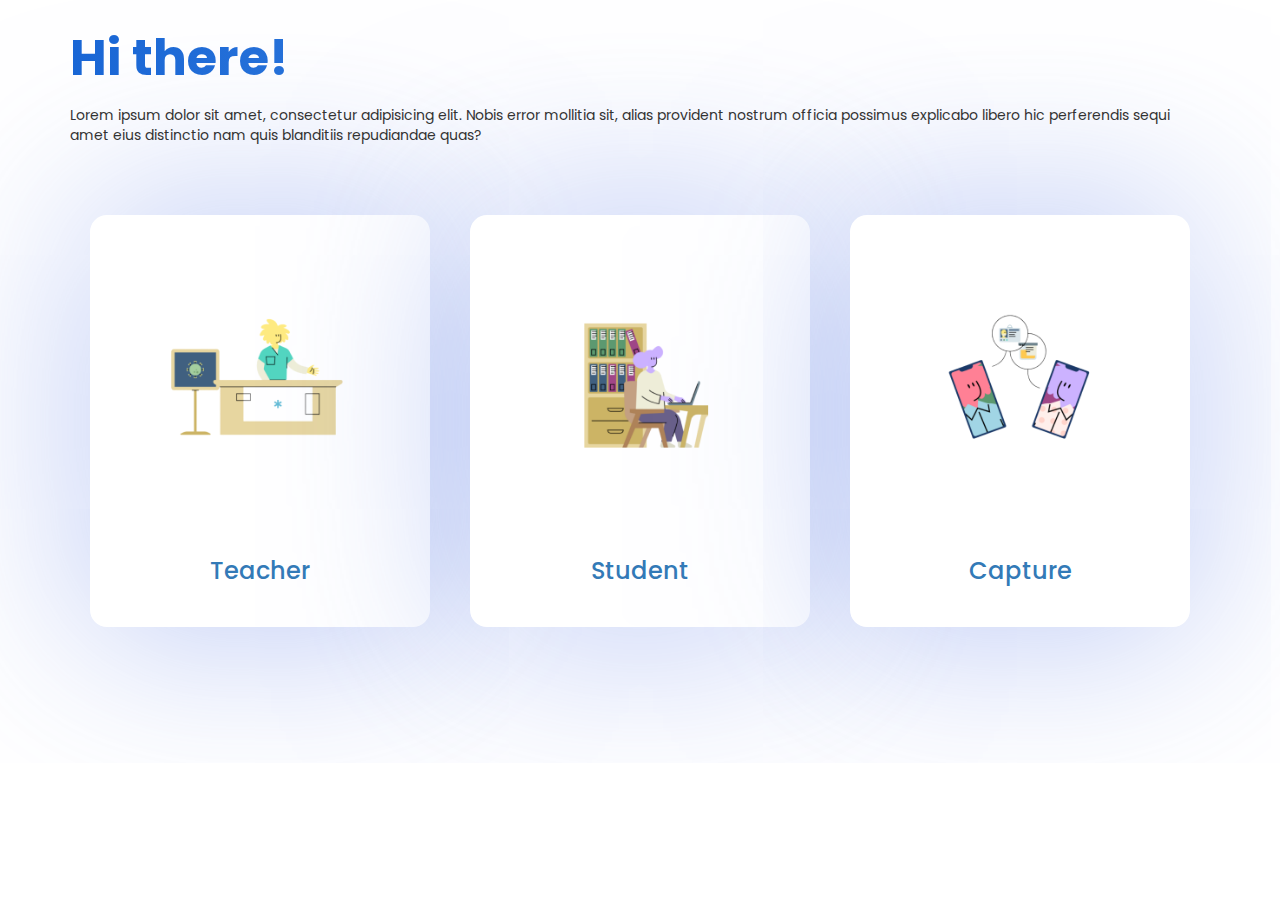
==== index.html @ d56edf66 "first commit" ====
<!DOCTYPE html>
<html lang="en">
<head>
    <meta charset="UTF-8">
    <meta http-equiv="X-UA-Compatible" content="IE=edge">
    <link rel="stylesheet" href="./styles/homePage.css">
    <link rel="stylesheet" href="https://maxcdn.bootstrapcdn.com/bootstrap/3.4.1/css/bootstrap.min.css">
    <script src="https://ajax.googleapis.com/ajax/libs/jquery/3.6.0/jquery.min.js"></script>
    <script src="https://maxcdn.bootstrapcdn.com/bootstrap/3.4.1/js/bootstrap.min.js"></script>
    <meta name="viewport" content="width=device-width, initial-scale=1.0">
    <title>Document</title>
</head>
<body>
    <div class="container">
        <div class="row m-5">
            <div class="col-md-12 mt-5">
                <h1 class="heading">Hi there!</h1>
                <p class="px-5">Lorem ipsum dolor sit amet, consectetur adipisicing elit. Nobis error mollitia sit, alias provident nostrum officia possimus explicabo libero hic perferendis sequi amet eius distinctio nam quis blanditiis repudiandae quas?</p>
            </div>
        </div>
        <br/>
        <br/>

        <div class="d-flex cardSection" >
            <a href="./pages/teacher/index.html">
                <div class="card">
                    <img src="./assets/teacher.png" class="cardImg" alt="Teacher Illustration"/>
                    <h3 class="cardHeading" >Teacher</h3>
                </div>
            </a>
            <a href="./pages/student/index.html">
                <div class="card">
                    <img src="./assets/student.png" class="cardImg" alt="Teacher Illustration"/>
                    <h3 class="cardHeading" >Student</h3>
                </div>
            </a>
            <a href="./pages/capture/">
                <div class="card">
                    <img src="./assets/capture.png" class="cardImg" alt="Teacher Illustration"/>
                    <h3 class="cardHeading" >Capture</h3>
                </div>
            </a>
            
            
            
        </div>
    </div>
    
    
</body>
</html>
---- styles/homePage.css ----
@import url('https://fonts.googleapis.com/css2?family=Poppins:ital,wght@0,100;0,200;0,300;0,400;0,500;0,600;0,700;0,800;0,900;1,100;1,200;1,300;1,400;1,500;1,600;1,700;1,800;1,900&display=swap');


*{
    box-sizing: border-box;
    margin: 0;
    padding: 0;
    font-family: 'Poppins', sans-serif;
}

.heading{
    font-family: 'Poppins';
    font-style: normal;
    font-weight: 700 !important;
    font-size: 50px;
    line-height: 75px;
    /* identical to box height */


    background: linear-gradient(93.1deg, #1260D3 -10.48%, #6EAFEE 132.68%);
    -webkit-background-clip: text;
    -webkit-text-fill-color: transparent;
    background-clip: text;
    /* text-fill-color: transparent; */
    /* text-fill-color: transparent; */
}
.cardBox{
    display: flex;
    justify-content: center ;
}

.cardSection{
width: 100%;
display: flex;
}

.card{
    display: flex;
    flex-direction: column;
    align-items: center;
    padding: 33px 42px;
    gap: 34px;
    height: max-content;
    background: #FFFFFF;
    box-shadow: 0px 0px 192px -1px rgba(119, 146, 233, 0.56);
    border-radius: 17px;

    /* Inside auto layout */
    margin: 20px;
    flex: none;
    order: 2;
    flex-grow: 1;
    
}
.cardHeading{
    /* margin-bottom: 100px;     */
}

.cardImg{
    width: 100% !important;
    /* height: auto !important; */
    border-radius: 17px;
    flex-grow: 2;
    object-fit: cover;
}

.card:hover{
    /* box-shadow: 0px 0px 192px -1px rgba(0, 47, 202, 0.56); */
    transform: translateY(-10px);
    transition: all 0.3s ease-in-out;
}
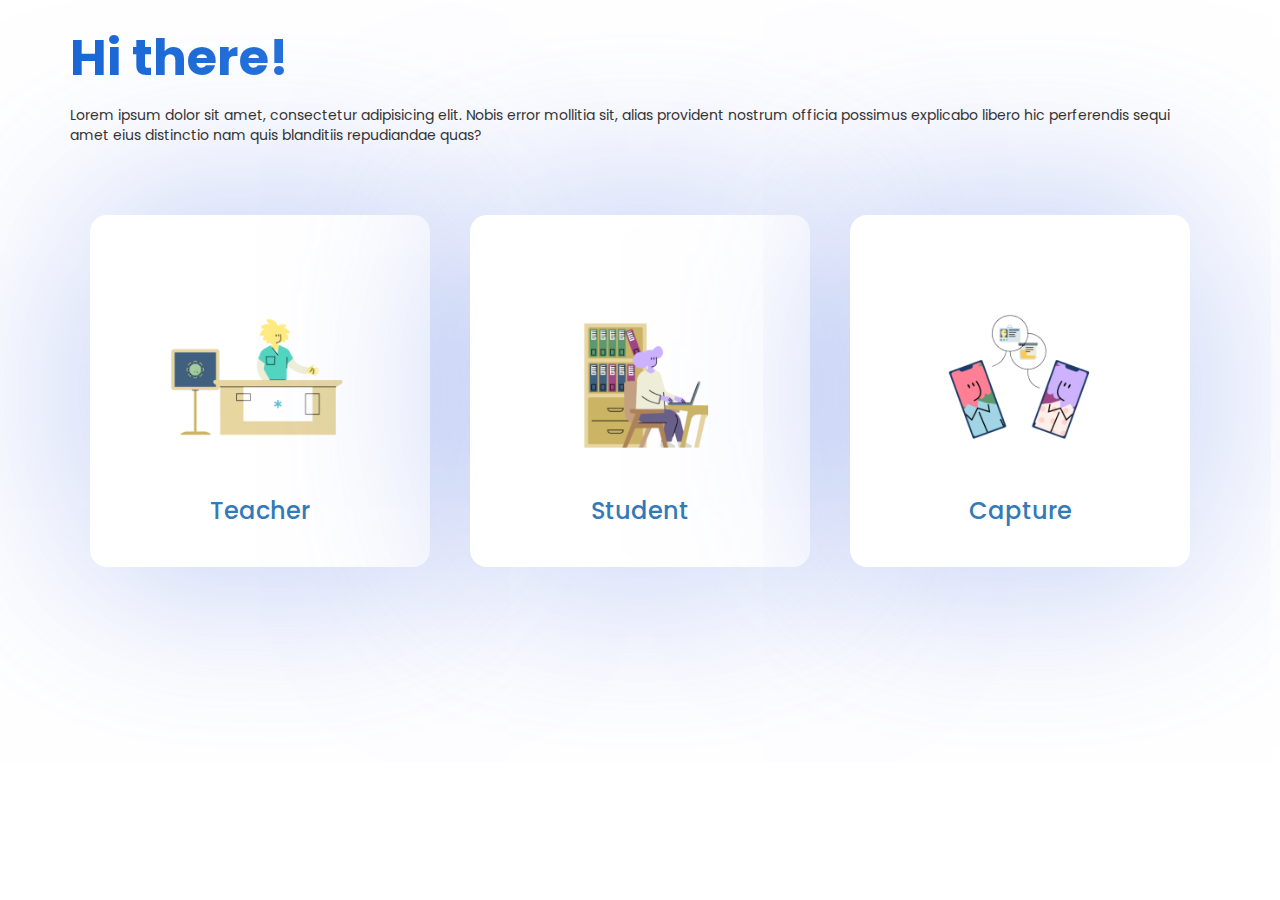
==== commit 9ba01a3e: "tables updated" ====
--- a/index.html
+++ b/index.html
@@ -8,7 +8,7 @@
     <script src="https://ajax.googleapis.com/ajax/libs/jquery/3.6.0/jquery.min.js"></script>
     <script src="https://maxcdn.bootstrapcdn.com/bootstrap/3.4.1/js/bootstrap.min.js"></script>
     <meta name="viewport" content="width=device-width, initial-scale=1.0">
-    <title>Document</title>
+    <title>Engage- Sayanya</title>
 </head>
 <body>
     <div class="container">
--- a/styles/homePage.css
+++ b/styles/homePage.css
@@ -53,7 +53,7 @@
     
 }
 .cardHeading{
-    /* margin-bottom: 100px;     */
+    margin-top: -20px;    
 }
 
 .cardImg{
@@ -62,10 +62,55 @@
     border-radius: 17px;
     flex-grow: 2;
     object-fit: cover;
+    margin-bottom: -20px;
 }
 
 .card:hover{
     /* box-shadow: 0px 0px 192px -1px rgba(0, 47, 202, 0.56); */
     transform: translateY(-10px);
     transition: all 0.3s ease-in-out;
-}+}
+
+/* dashboard */
+
+.headingSection{
+    display: flex;
+    flex-direction: row ;
+    align-items: center;
+    justify-content: center;
+    flex-wrap: wrap-reverse;
+}
+
+.avatar{
+    object-fit:cover ;
+    height: 100%;
+    width: 100%;
+
+}
+
+#studentsTable {
+    font-family: Arial, Helvetica, sans-serif;
+    /* border-collapse: collapse; */
+    width: 100%;
+    border: none;
+    border-radius: 12px;
+  }
+  
+  #studentsTable td, #studentsTable th {
+    /* border: 1px solid #ddd; */
+    padding: 8px;
+  }
+  
+  #studentsTable tr:nth-child(even){background-color: #f2f2f2;}
+  
+  #studentsTable tr:hover {background-color: rgb(148, 40, 40);}
+  
+  #studentsTable th {
+    padding-top: 12px;
+    padding-bottom: 12px;
+    text-align: left;
+    background-color: #c5ffea;
+    color: rgb(91, 55, 248);
+    /* border-radius: 12px; */
+  }
+  